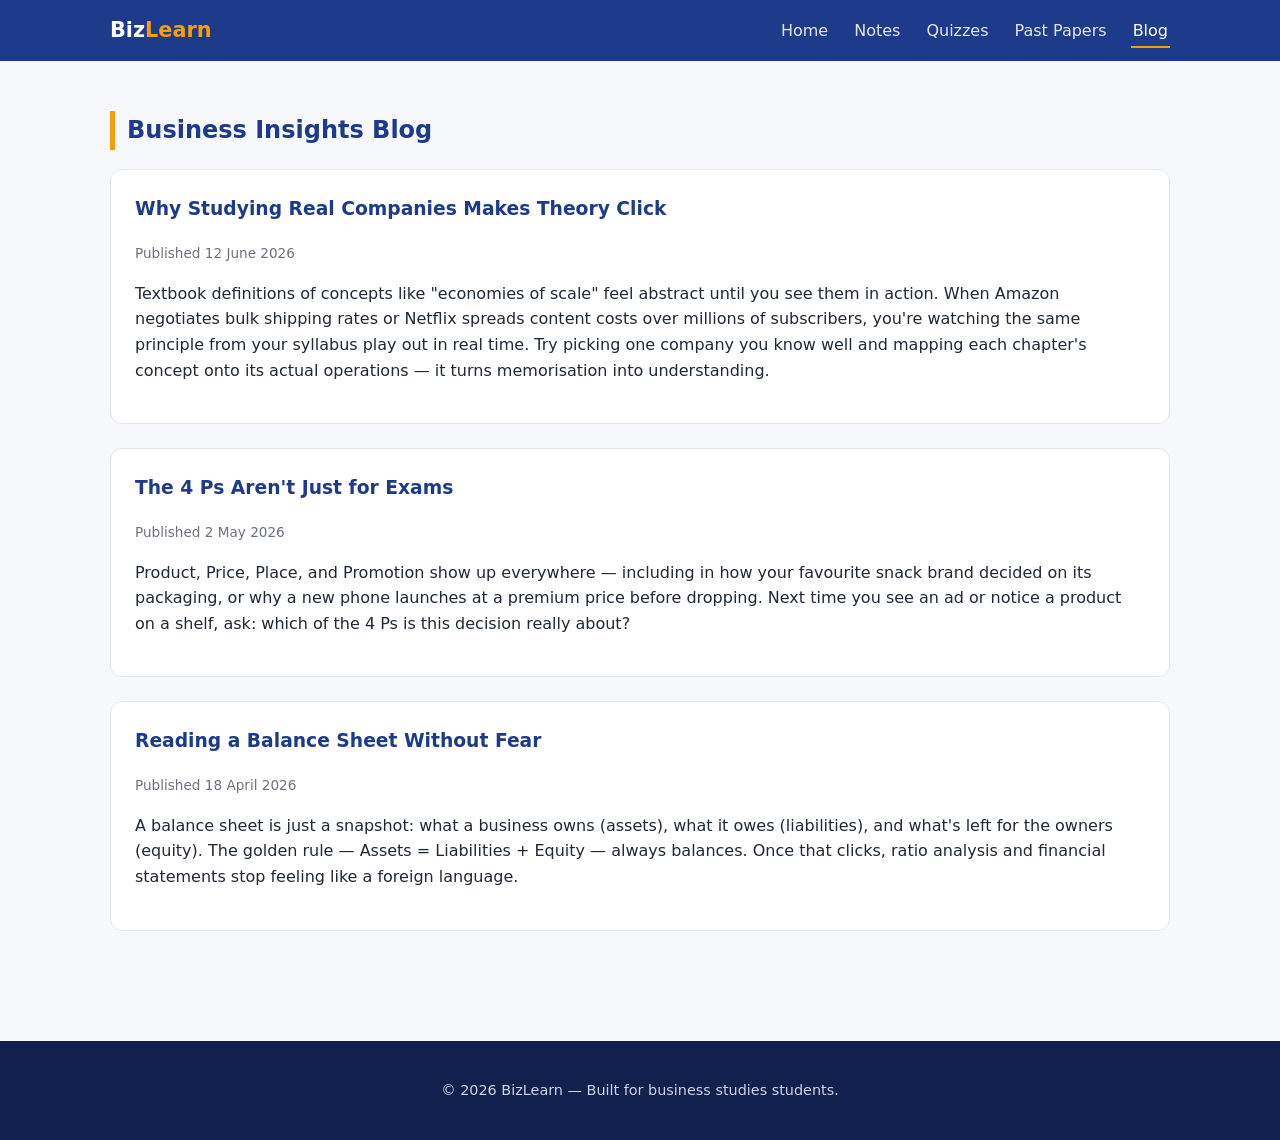
==== site/pages/blog.html @ df4aa853 "Add business studies student website Static HTML/CSS/JS site with notes, an interactive quiz, past p" ====
<!DOCTYPE html>
<html lang="en">
<head>
  <meta charset="UTF-8" />
  <meta name="viewport" content="width=device-width, initial-scale=1.0" />
  <title>Blog | BizLearn</title>
  <link rel="stylesheet" href="../css/style.css" />
</head>
<body>
  <header class="site-header">
    <div class="nav-wrap">
      <a href="../index.html" class="brand">Biz<span>Learn</span></a>
      <button class="menu-toggle" aria-label="Toggle menu">&#9776;</button>
      <nav class="main-nav">
        <ul>
          <li><a href="../index.html">Home</a></li>
          <li><a href="notes.html">Notes</a></li>
          <li><a href="quizzes.html">Quizzes</a></li>
          <li><a href="papers.html">Past Papers</a></li>
          <li><a href="blog.html">Blog</a></li>
        </ul>
      </nav>
    </div>
  </header>

  <main>
    <section>
      <h2>Business Insights Blog</h2>

      <article class="post">
        <h3>Why Studying Real Companies Makes Theory Click</h3>
        <p class="meta">Published 12 June 2026</p>
        <p>Textbook definitions of concepts like "economies of scale" feel abstract until you see them in action. When Amazon negotiates bulk shipping rates or Netflix spreads content costs over millions of subscribers, you're watching the same principle from your syllabus play out in real time. Try picking one company you know well and mapping each chapter's concept onto its actual operations &mdash; it turns memorisation into understanding.</p>
      </article>

      <article class="post">
        <h3>The 4 Ps Aren't Just for Exams</h3>
        <p class="meta">Published 2 May 2026</p>
        <p>Product, Price, Place, and Promotion show up everywhere &mdash; including in how your favourite snack brand decided on its packaging, or why a new phone launches at a premium price before dropping. Next time you see an ad or notice a product on a shelf, ask: which of the 4 Ps is this decision really about?</p>
      </article>

      <article class="post">
        <h3>Reading a Balance Sheet Without Fear</h3>
        <p class="meta">Published 18 April 2026</p>
        <p>A balance sheet is just a snapshot: what a business owns (assets), what it owes (liabilities), and what's left for the owners (equity). The golden rule &mdash; Assets = Liabilities + Equity &mdash; always balances. Once that clicks, ratio analysis and financial statements stop feeling like a foreign language.</p>
      </article>
    </section>
  </main>

  <footer class="site-footer">
    <p>&copy; 2026 BizLearn &mdash; Built for business studies students.</p>
  </footer>

  <script src="../js/main.js"></script>
</body>
</html>
---- site/css/style.css ----
:root {
  --primary: #1e3a8a;
  --primary-light: #3b5bdb;
  --accent: #f59e0b;
  --bg: #f7f8fb;
  --card-bg: #ffffff;
  --text: #1f2937;
  --muted: #6b7280;
  --border: #e5e7eb;
}

* { box-sizing: border-box; }

body {
  margin: 0;
  font-family: "Segoe UI", system-ui, Arial, sans-serif;
  background: var(--bg);
  color: var(--text);
  line-height: 1.6;
}

header.site-header {
  background: var(--primary);
  color: #fff;
  position: sticky;
  top: 0;
  z-index: 10;
}

.nav-wrap {
  max-width: 1100px;
  margin: 0 auto;
  display: flex;
  align-items: center;
  justify-content: space-between;
  padding: 14px 20px;
}

.brand {
  font-size: 1.3rem;
  font-weight: 700;
  text-decoration: none;
  color: #fff;
}

.brand span { color: var(--accent); }

nav.main-nav ul {
  list-style: none;
  display: flex;
  gap: 22px;
  margin: 0;
  padding: 0;
}

nav.main-nav a {
  color: #e5e7eb;
  text-decoration: none;
  font-weight: 500;
  padding: 6px 2px;
  border-bottom: 2px solid transparent;
  transition: border-color .2s, color .2s;
}

nav.main-nav a:hover,
nav.main-nav a.active {
  color: #fff;
  border-color: var(--accent);
}

.menu-toggle {
  display: none;
  background: none;
  border: none;
  color: #fff;
  font-size: 1.6rem;
  cursor: pointer;
}

main {
  max-width: 1100px;
  margin: 0 auto;
  padding: 30px 20px 60px;
  min-height: 60vh;
}

.hero {
  background: linear-gradient(135deg, var(--primary), var(--primary-light));
  color: #fff;
  border-radius: 14px;
  padding: 50px 30px;
  text-align: center;
  margin-bottom: 40px;
}

.hero h1 { margin: 0 0 12px; font-size: 2.2rem; }
.hero p { margin: 0 auto 22px; max-width: 600px; color: #dbe3ff; }

.btn {
  display: inline-block;
  background: var(--accent);
  color: #1f2937;
  padding: 10px 22px;
  border-radius: 8px;
  font-weight: 600;
  text-decoration: none;
  transition: transform .15s, box-shadow .15s;
}

.btn:hover { transform: translateY(-2px); box-shadow: 0 6px 14px rgba(0,0,0,.15); }

.btn.secondary {
  background: transparent;
  border: 2px solid #fff;
  color: #fff;
  margin-left: 10px;
}

.grid {
  display: grid;
  grid-template-columns: repeat(auto-fit, minmax(230px, 1fr));
  gap: 20px;
}

.card {
  background: var(--card-bg);
  border: 1px solid var(--border);
  border-radius: 12px;
  padding: 20px;
  transition: box-shadow .2s, transform .2s;
}

.card:hover { box-shadow: 0 8px 20px rgba(0,0,0,.08); transform: translateY(-3px); }

.card h3 { margin-top: 0; color: var(--primary); }

.tag {
  display: inline-block;
  background: #eef2ff;
  color: var(--primary);
  font-size: .75rem;
  font-weight: 600;
  padding: 3px 10px;
  border-radius: 999px;
  margin-bottom: 8px;
}

section { margin-bottom: 50px; }

section > h2 {
  border-left: 5px solid var(--accent);
  padding-left: 12px;
  color: var(--primary);
}

details.topic {
  background: var(--card-bg);
  border: 1px solid var(--border);
  border-radius: 10px;
  padding: 14px 18px;
  margin-bottom: 12px;
}

details.topic summary {
  font-weight: 600;
  cursor: pointer;
  color: var(--primary);
}

details.topic .content { margin-top: 10px; color: var(--text); }

table {
  width: 100%;
  border-collapse: collapse;
  background: var(--card-bg);
  border-radius: 10px;
  overflow: hidden;
}

table th, table td {
  text-align: left;
  padding: 12px 14px;
  border-bottom: 1px solid var(--border);
}

table th { background: var(--primary); color: #fff; }

a.resource-link {
  color: var(--primary-light);
  font-weight: 600;
  text-decoration: none;
}
a.resource-link:hover { text-decoration: underline; }

/* Quiz */
#quiz-container .question-card {
  background: var(--card-bg);
  border: 1px solid var(--border);
  border-radius: 12px;
  padding: 20px;
  margin-bottom: 18px;
}

#quiz-container .options { list-style: none; padding: 0; margin: 14px 0 0; }

#quiz-container .options li { margin-bottom: 8px; }

#quiz-container label {
  display: block;
  padding: 10px 14px;
  border: 1px solid var(--border);
  border-radius: 8px;
  cursor: pointer;
  transition: background .15s;
}

#quiz-container label:hover { background: #f1f4ff; }

#quiz-container input[type="radio"] { margin-right: 10px; }

.option-card.correct { border-color: #16a34a; background: #ecfdf3; }
.option-card.incorrect { border-color: #dc2626; background: #fef2f2; }

#quiz-result {
  font-size: 1.2rem;
  font-weight: 700;
  text-align: center;
  margin-top: 20px;
  color: var(--primary);
}

article.post {
  background: var(--card-bg);
  border: 1px solid var(--border);
  border-radius: 12px;
  padding: 24px;
  margin-bottom: 24px;
}

article.post h3 { color: var(--primary); margin-top: 0; }
article.post .meta { color: var(--muted); font-size: .85rem; margin-bottom: 10px; }

footer.site-footer {
  background: #11214d;
  color: #cbd5e1;
  text-align: center;
  padding: 24px 20px;
  font-size: .9rem;
}

footer.site-footer a { color: var(--accent); text-decoration: none; }

@media (max-width: 760px) {
  nav.main-nav { display: none; }
  nav.main-nav.open { display: block; }
  .nav-wrap { flex-wrap: wrap; }
  nav.main-nav ul {
    flex-direction: column;
    width: 100%;
    gap: 10px;
    padding-top: 10px;
  }
  .menu-toggle { display: block; }
}
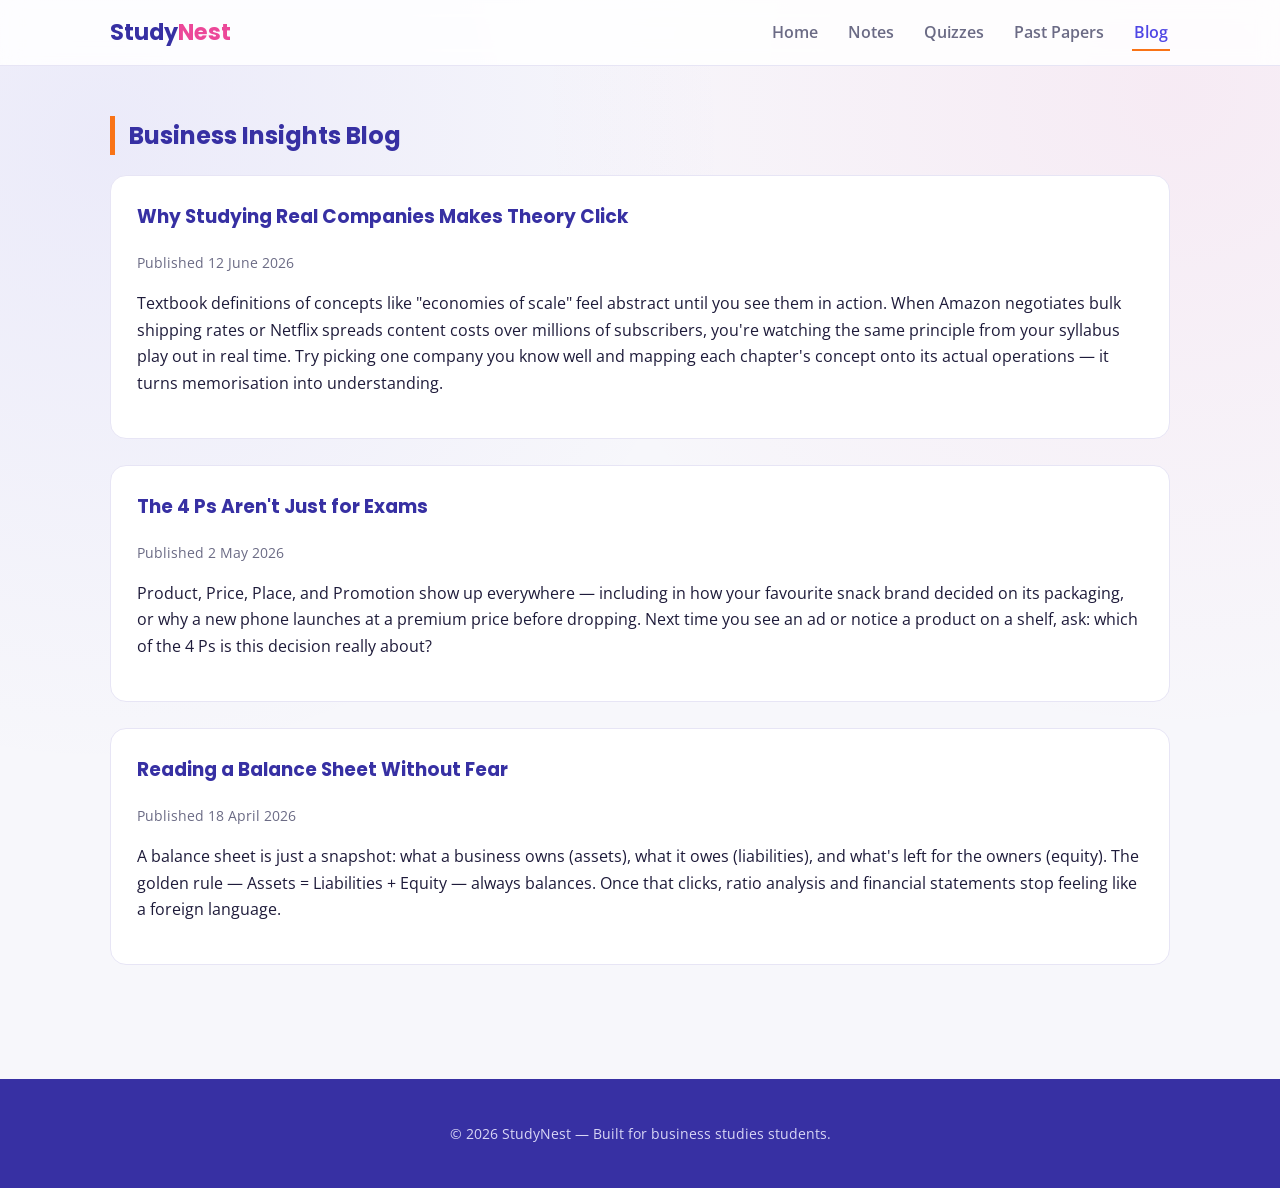
==== commit 1d4e44aa: "Rebrand to StudyNest and refresh visual design Replace BizLearn branding with StudyNest across all p" ====
--- a/site/pages/blog.html
+++ b/site/pages/blog.html
@@ -3,13 +3,13 @@
 <head>
   <meta charset="UTF-8" />
   <meta name="viewport" content="width=device-width, initial-scale=1.0" />
-  <title>Blog | BizLearn</title>
+  <title>Blog | StudyNest</title>
   <link rel="stylesheet" href="../css/style.css" />
 </head>
 <body>
   <header class="site-header">
     <div class="nav-wrap">
-      <a href="../index.html" class="brand">Biz<span>Learn</span></a>
+      <a href="../index.html" class="brand">Study<span>Nest</span></a>
       <button class="menu-toggle" aria-label="Toggle menu">&#9776;</button>
       <nav class="main-nav">
         <ul>
@@ -48,7 +48,7 @@
   </main>
 
   <footer class="site-footer">
-    <p>&copy; 2026 BizLearn &mdash; Built for business studies students.</p>
+    <p>&copy; 2026 StudyNest &mdash; Built for business studies students.</p>
   </footer>
 
   <script src="../js/main.js"></script>
--- a/site/css/style.css
+++ b/site/css/style.css
@@ -1,27 +1,40 @@
+@import url('https://fonts.googleapis.com/css2?family=Open+Sans:wght@400;500;600;700&family=Poppins:wght@500;600;700;800&display=swap');
+
 :root {
-  --primary: #1e3a8a;
-  --primary-light: #3b5bdb;
-  --accent: #f59e0b;
-  --bg: #f7f8fb;
+  --primary: #4f46e5;
+  --primary-dark: #3730a3;
+  --primary-light: #818cf8;
+  --accent: #f97316;
+  --pink: #ec4899;
+  --bg: #f7f7fb;
   --card-bg: #ffffff;
-  --text: #1f2937;
-  --muted: #6b7280;
-  --border: #e5e7eb;
+  --text: #1e1b3a;
+  --muted: #6b6b85;
+  --border: #e7e5f5;
+  --radius: 16px;
 }
 
 * { box-sizing: border-box; }
 
 body {
   margin: 0;
-  font-family: "Segoe UI", system-ui, Arial, sans-serif;
+  font-family: "Open Sans", system-ui, Arial, sans-serif;
   background: var(--bg);
+  background-image:
+    radial-gradient(circle at 8% 12%, rgba(79,70,229,.07), transparent 40%),
+    radial-gradient(circle at 92% 8%, rgba(236,72,153,.07), transparent 40%);
   color: var(--text);
-  line-height: 1.6;
+  line-height: 1.65;
+}
+
+h1, h2, h3, .brand {
+  font-family: "Poppins", system-ui, sans-serif;
 }
 
 header.site-header {
-  background: var(--primary);
-  color: #fff;
+  background: rgba(255, 255, 255, .85);
+  backdrop-filter: blur(10px);
+  border-bottom: 1px solid var(--border);
   position: sticky;
   top: 0;
   z-index: 10;
@@ -37,26 +50,26 @@
 }
 
 .brand {
-  font-size: 1.3rem;
-  font-weight: 700;
-  text-decoration: none;
-  color: #fff;
-}
-
-.brand span { color: var(--accent); }
+  font-size: 1.4rem;
+  font-weight: 700;
+  text-decoration: none;
+  color: var(--primary-dark);
+}
+
+.brand span { color: var(--pink); }
 
 nav.main-nav ul {
   list-style: none;
   display: flex;
-  gap: 22px;
+  gap: 26px;
   margin: 0;
   padding: 0;
 }
 
 nav.main-nav a {
-  color: #e5e7eb;
-  text-decoration: none;
-  font-weight: 500;
+  color: var(--muted);
+  text-decoration: none;
+  font-weight: 600;
   padding: 6px 2px;
   border-bottom: 2px solid transparent;
   transition: border-color .2s, color .2s;
@@ -64,7 +77,7 @@
 
 nav.main-nav a:hover,
 nav.main-nav a.active {
-  color: #fff;
+  color: var(--primary);
   border-color: var(--accent);
 }
 
@@ -72,7 +85,7 @@
   display: none;
   background: none;
   border: none;
-  color: #fff;
+  color: var(--primary-dark);
   font-size: 1.6rem;
   cursor: pointer;
 }
@@ -85,32 +98,34 @@
 }
 
 .hero {
-  background: linear-gradient(135deg, var(--primary), var(--primary-light));
+  background: linear-gradient(135deg, var(--primary), var(--pink) 120%);
   color: #fff;
-  border-radius: 14px;
-  padding: 50px 30px;
+  border-radius: 24px;
+  padding: 60px 30px;
   text-align: center;
-  margin-bottom: 40px;
-}
-
-.hero h1 { margin: 0 0 12px; font-size: 2.2rem; }
-.hero p { margin: 0 auto 22px; max-width: 600px; color: #dbe3ff; }
+  margin-bottom: 44px;
+  box-shadow: 0 20px 40px -16px rgba(79, 70, 229, .35);
+}
+
+.hero h1 { margin: 0 0 14px; font-size: 2.4rem; font-weight: 800; }
+.hero p { margin: 0 auto 26px; max-width: 600px; color: #ecebff; }
 
 .btn {
   display: inline-block;
   background: var(--accent);
-  color: #1f2937;
-  padding: 10px 22px;
-  border-radius: 8px;
-  font-weight: 600;
-  text-decoration: none;
-  transition: transform .15s, box-shadow .15s;
-}
-
-.btn:hover { transform: translateY(-2px); box-shadow: 0 6px 14px rgba(0,0,0,.15); }
+  color: #fff;
+  padding: 12px 26px;
+  border-radius: 999px;
+  font-weight: 700;
+  text-decoration: none;
+  cursor: pointer;
+  transition: transform .2s ease, box-shadow .2s ease;
+}
+
+.btn:hover { transform: translateY(-3px) scale(1.02); box-shadow: 0 10px 20px rgba(0,0,0,.2); }
 
 .btn.secondary {
-  background: transparent;
+  background: rgba(255,255,255,.15);
   border: 2px solid #fff;
   color: #fff;
   margin-left: 10px;
@@ -119,75 +134,79 @@
 .grid {
   display: grid;
   grid-template-columns: repeat(auto-fit, minmax(230px, 1fr));
-  gap: 20px;
+  gap: 22px;
 }
 
 .card {
   background: var(--card-bg);
   border: 1px solid var(--border);
-  border-radius: 12px;
-  padding: 20px;
-  transition: box-shadow .2s, transform .2s;
-}
-
-.card:hover { box-shadow: 0 8px 20px rgba(0,0,0,.08); transform: translateY(-3px); }
-
-.card h3 { margin-top: 0; color: var(--primary); }
+  border-radius: var(--radius);
+  padding: 22px;
+  transition: box-shadow .25s ease, transform .25s ease;
+}
+
+.card:hover { box-shadow: 0 14px 30px -10px rgba(79,70,229,.25); transform: translateY(-4px); }
+
+.card h3 { margin-top: 0; color: var(--primary-dark); }
 
 .tag {
   display: inline-block;
-  background: #eef2ff;
+  background: #eef0ff;
   color: var(--primary);
   font-size: .75rem;
-  font-weight: 600;
-  padding: 3px 10px;
+  font-weight: 700;
+  padding: 4px 12px;
   border-radius: 999px;
-  margin-bottom: 8px;
-}
-
-section { margin-bottom: 50px; }
+  margin-bottom: 10px;
+}
+
+section { margin-bottom: 54px; }
 
 section > h2 {
   border-left: 5px solid var(--accent);
-  padding-left: 12px;
-  color: var(--primary);
+  padding-left: 14px;
+  color: var(--primary-dark);
+  font-weight: 700;
 }
 
 details.topic {
   background: var(--card-bg);
   border: 1px solid var(--border);
-  border-radius: 10px;
-  padding: 14px 18px;
-  margin-bottom: 12px;
-}
+  border-radius: 14px;
+  padding: 16px 20px;
+  margin-bottom: 14px;
+  transition: box-shadow .2s ease;
+}
+
+details.topic:hover { box-shadow: 0 8px 20px -8px rgba(79,70,229,.18); }
 
 details.topic summary {
-  font-weight: 600;
-  cursor: pointer;
-  color: var(--primary);
-}
-
-details.topic .content { margin-top: 10px; color: var(--text); }
+  font-weight: 700;
+  cursor: pointer;
+  color: var(--primary-dark);
+}
+
+details.topic .content { margin-top: 12px; color: var(--text); }
 
 table {
   width: 100%;
   border-collapse: collapse;
   background: var(--card-bg);
-  border-radius: 10px;
+  border-radius: 14px;
   overflow: hidden;
 }
 
 table th, table td {
   text-align: left;
-  padding: 12px 14px;
+  padding: 13px 16px;
   border-bottom: 1px solid var(--border);
 }
 
-table th { background: var(--primary); color: #fff; }
+table th { background: var(--primary); color: #fff; font-family: "Poppins", sans-serif; }
 
 a.resource-link {
-  color: var(--primary-light);
-  font-weight: 600;
+  color: var(--primary);
+  font-weight: 700;
   text-decoration: none;
 }
 a.resource-link:hover { text-decoration: underline; }
@@ -196,25 +215,25 @@
 #quiz-container .question-card {
   background: var(--card-bg);
   border: 1px solid var(--border);
-  border-radius: 12px;
-  padding: 20px;
-  margin-bottom: 18px;
+  border-radius: var(--radius);
+  padding: 22px;
+  margin-bottom: 20px;
 }
 
 #quiz-container .options { list-style: none; padding: 0; margin: 14px 0 0; }
 
-#quiz-container .options li { margin-bottom: 8px; }
+#quiz-container .options li { margin-bottom: 10px; }
 
 #quiz-container label {
   display: block;
-  padding: 10px 14px;
-  border: 1px solid var(--border);
-  border-radius: 8px;
-  cursor: pointer;
-  transition: background .15s;
-}
-
-#quiz-container label:hover { background: #f1f4ff; }
+  padding: 11px 16px;
+  border: 1px solid var(--border);
+  border-radius: 10px;
+  cursor: pointer;
+  transition: background .15s ease, border-color .15s ease;
+}
+
+#quiz-container label:hover { background: #f1f1ff; border-color: var(--primary-light); }
 
 #quiz-container input[type="radio"] { margin-right: 10px; }
 
@@ -222,33 +241,36 @@
 .option-card.incorrect { border-color: #dc2626; background: #fef2f2; }
 
 #quiz-result {
-  font-size: 1.2rem;
+  font-size: 1.25rem;
   font-weight: 700;
   text-align: center;
-  margin-top: 20px;
-  color: var(--primary);
+  margin-top: 22px;
+  color: var(--primary-dark);
 }
 
 article.post {
   background: var(--card-bg);
   border: 1px solid var(--border);
-  border-radius: 12px;
-  padding: 24px;
-  margin-bottom: 24px;
-}
-
-article.post h3 { color: var(--primary); margin-top: 0; }
+  border-radius: var(--radius);
+  padding: 26px;
+  margin-bottom: 26px;
+  transition: box-shadow .25s ease;
+}
+
+article.post:hover { box-shadow: 0 14px 30px -10px rgba(79,70,229,.2); }
+
+article.post h3 { color: var(--primary-dark); margin-top: 0; }
 article.post .meta { color: var(--muted); font-size: .85rem; margin-bottom: 10px; }
 
 footer.site-footer {
-  background: #11214d;
-  color: #cbd5e1;
+  background: var(--primary-dark);
+  color: #d8d6f5;
   text-align: center;
-  padding: 24px 20px;
+  padding: 28px 20px;
   font-size: .9rem;
 }
 
-footer.site-footer a { color: var(--accent); text-decoration: none; }
+footer.site-footer a { color: var(--accent); text-decoration: none; font-weight: 600; }
 
 @media (max-width: 760px) {
   nav.main-nav { display: none; }
@@ -261,4 +283,9 @@
     padding-top: 10px;
   }
   .menu-toggle { display: block; }
-}
+  .hero h1 { font-size: 1.9rem; }
+}
+
+@media (prefers-reduced-motion: reduce) {
+  *, *::before, *::after { transition: none !important; animation: none !important; }
+}
